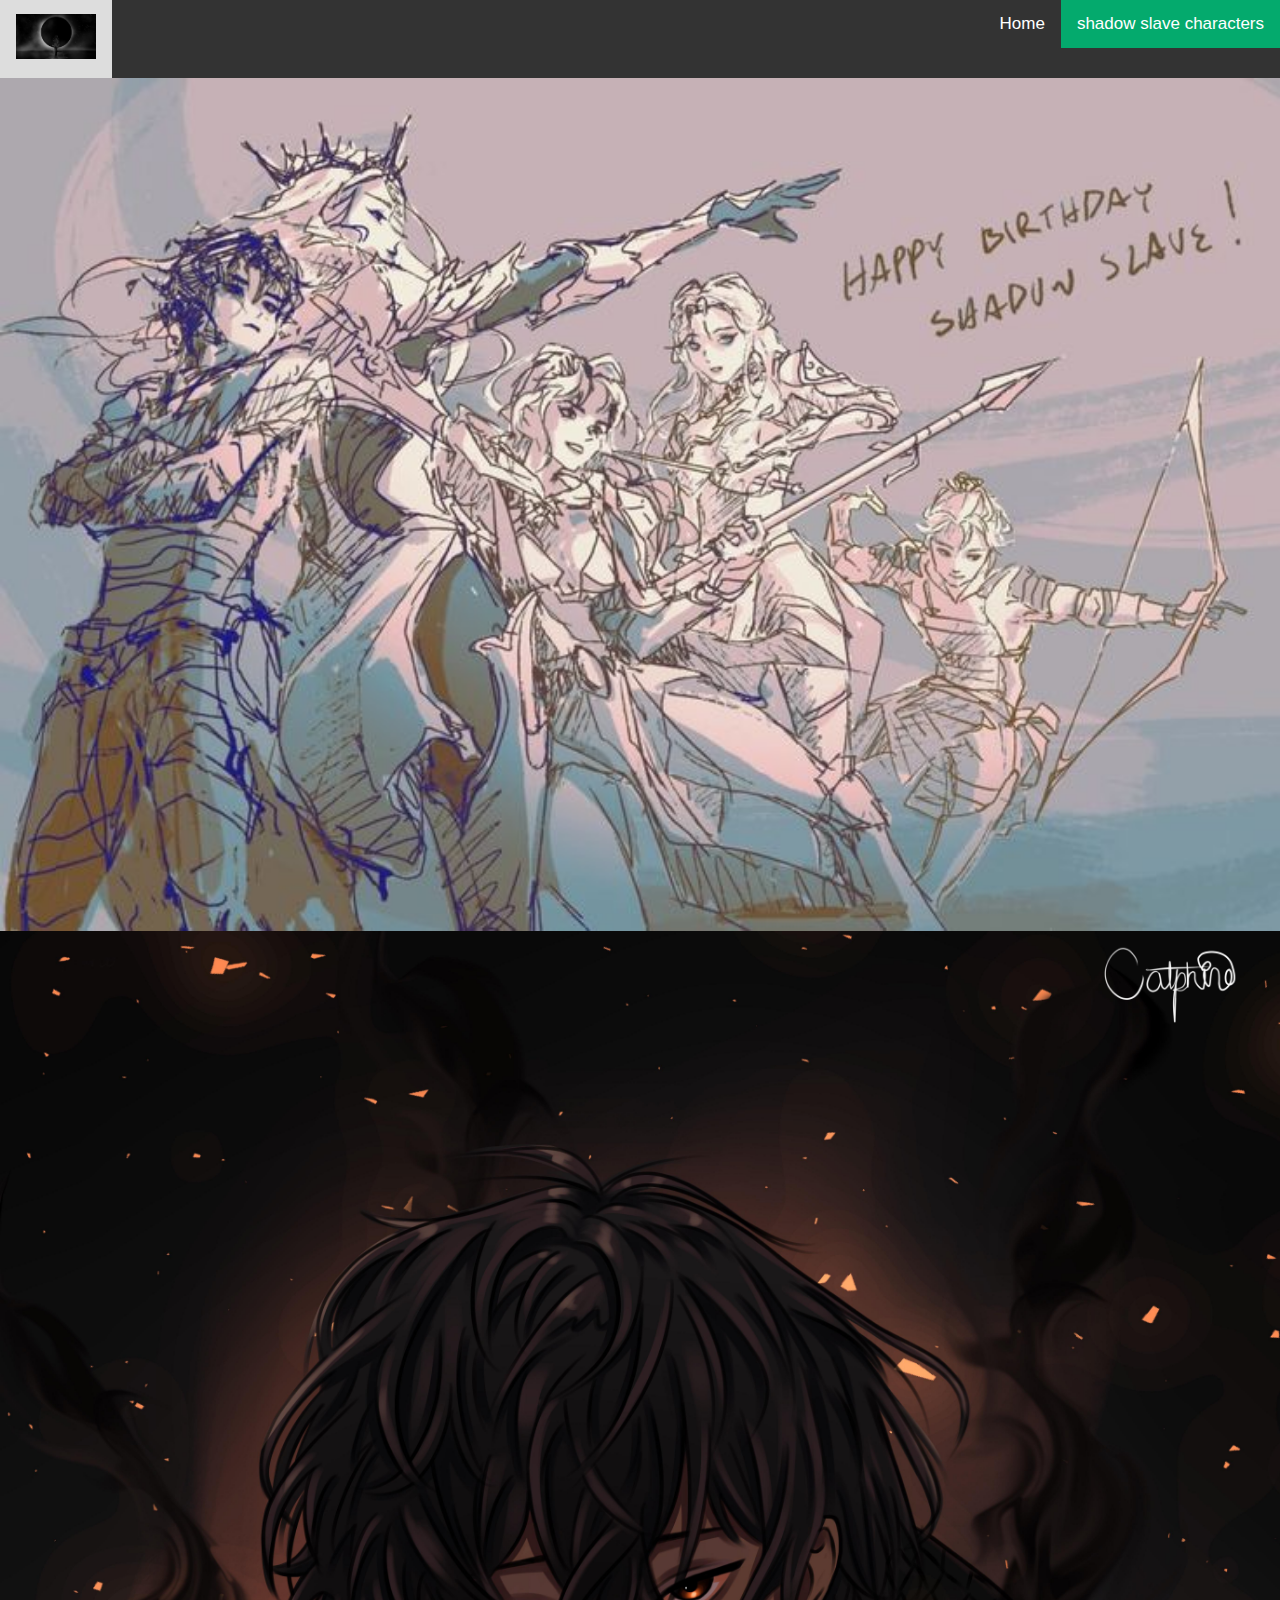
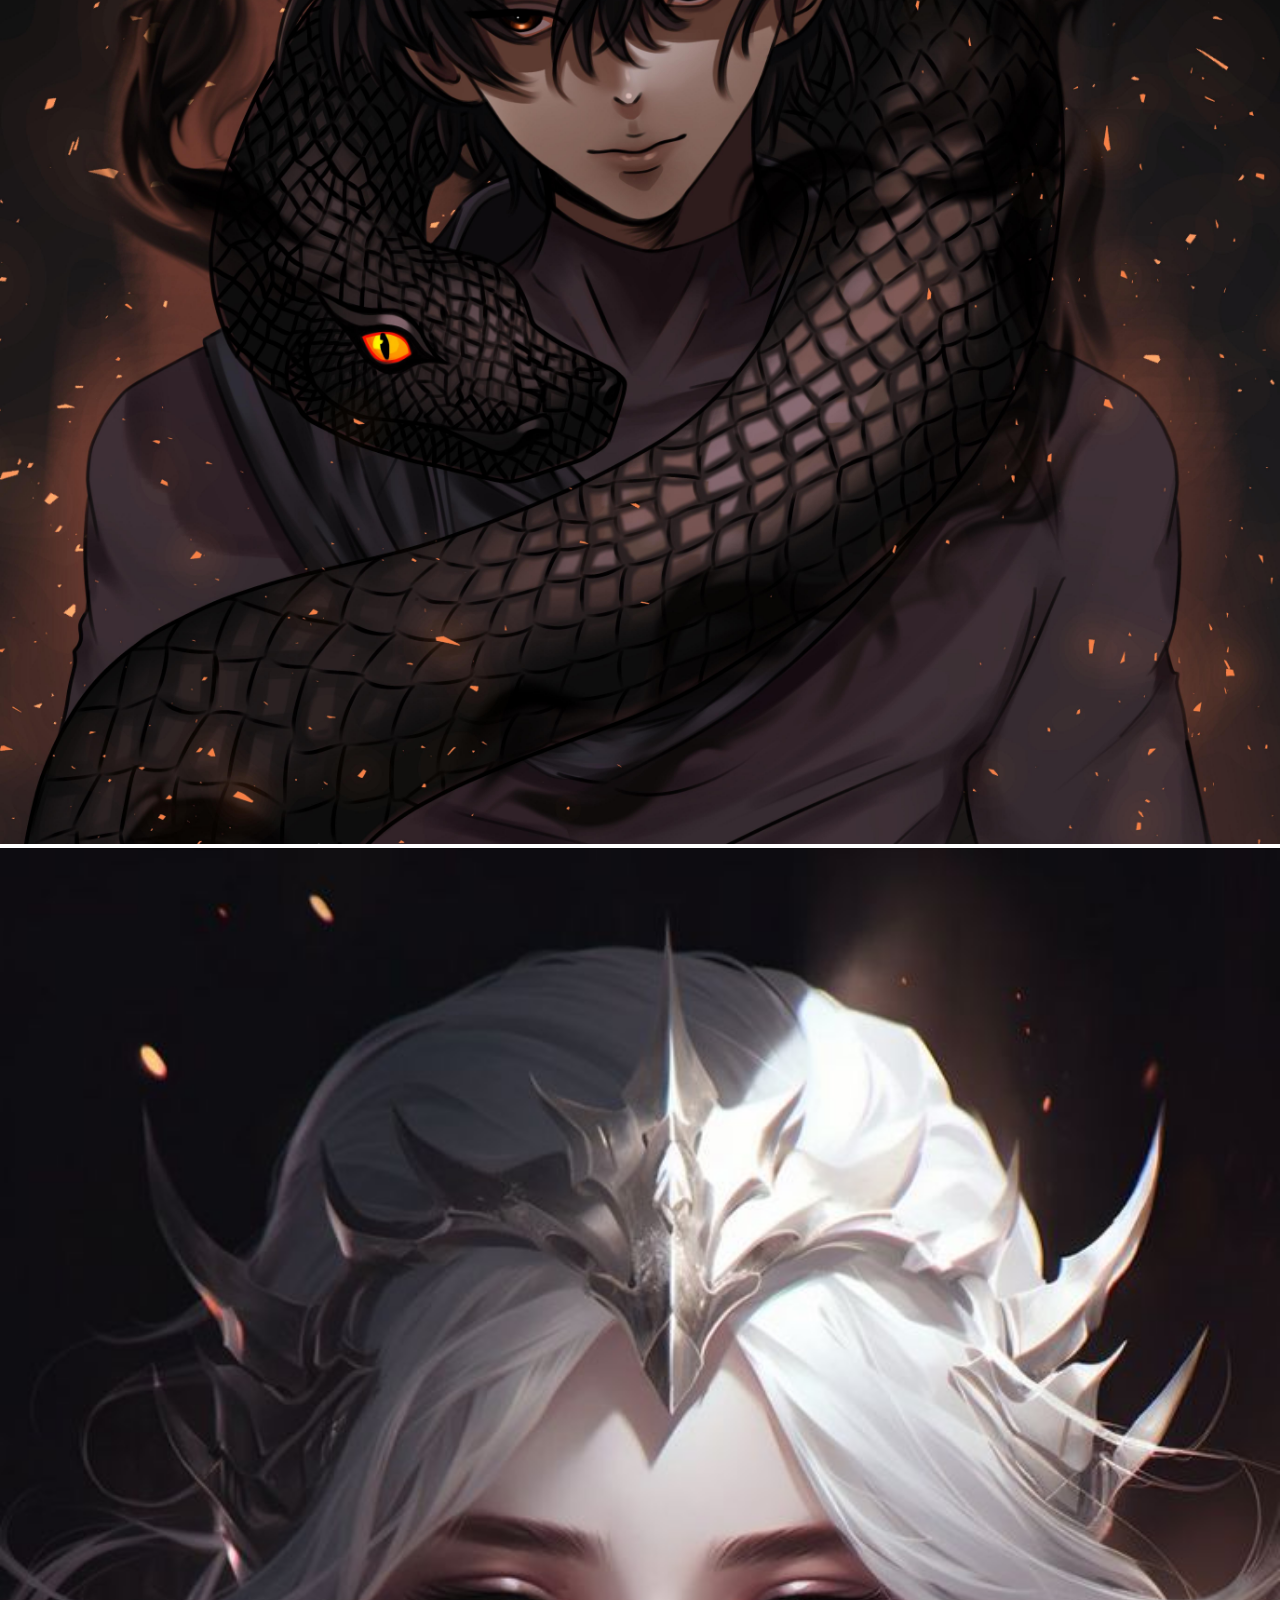
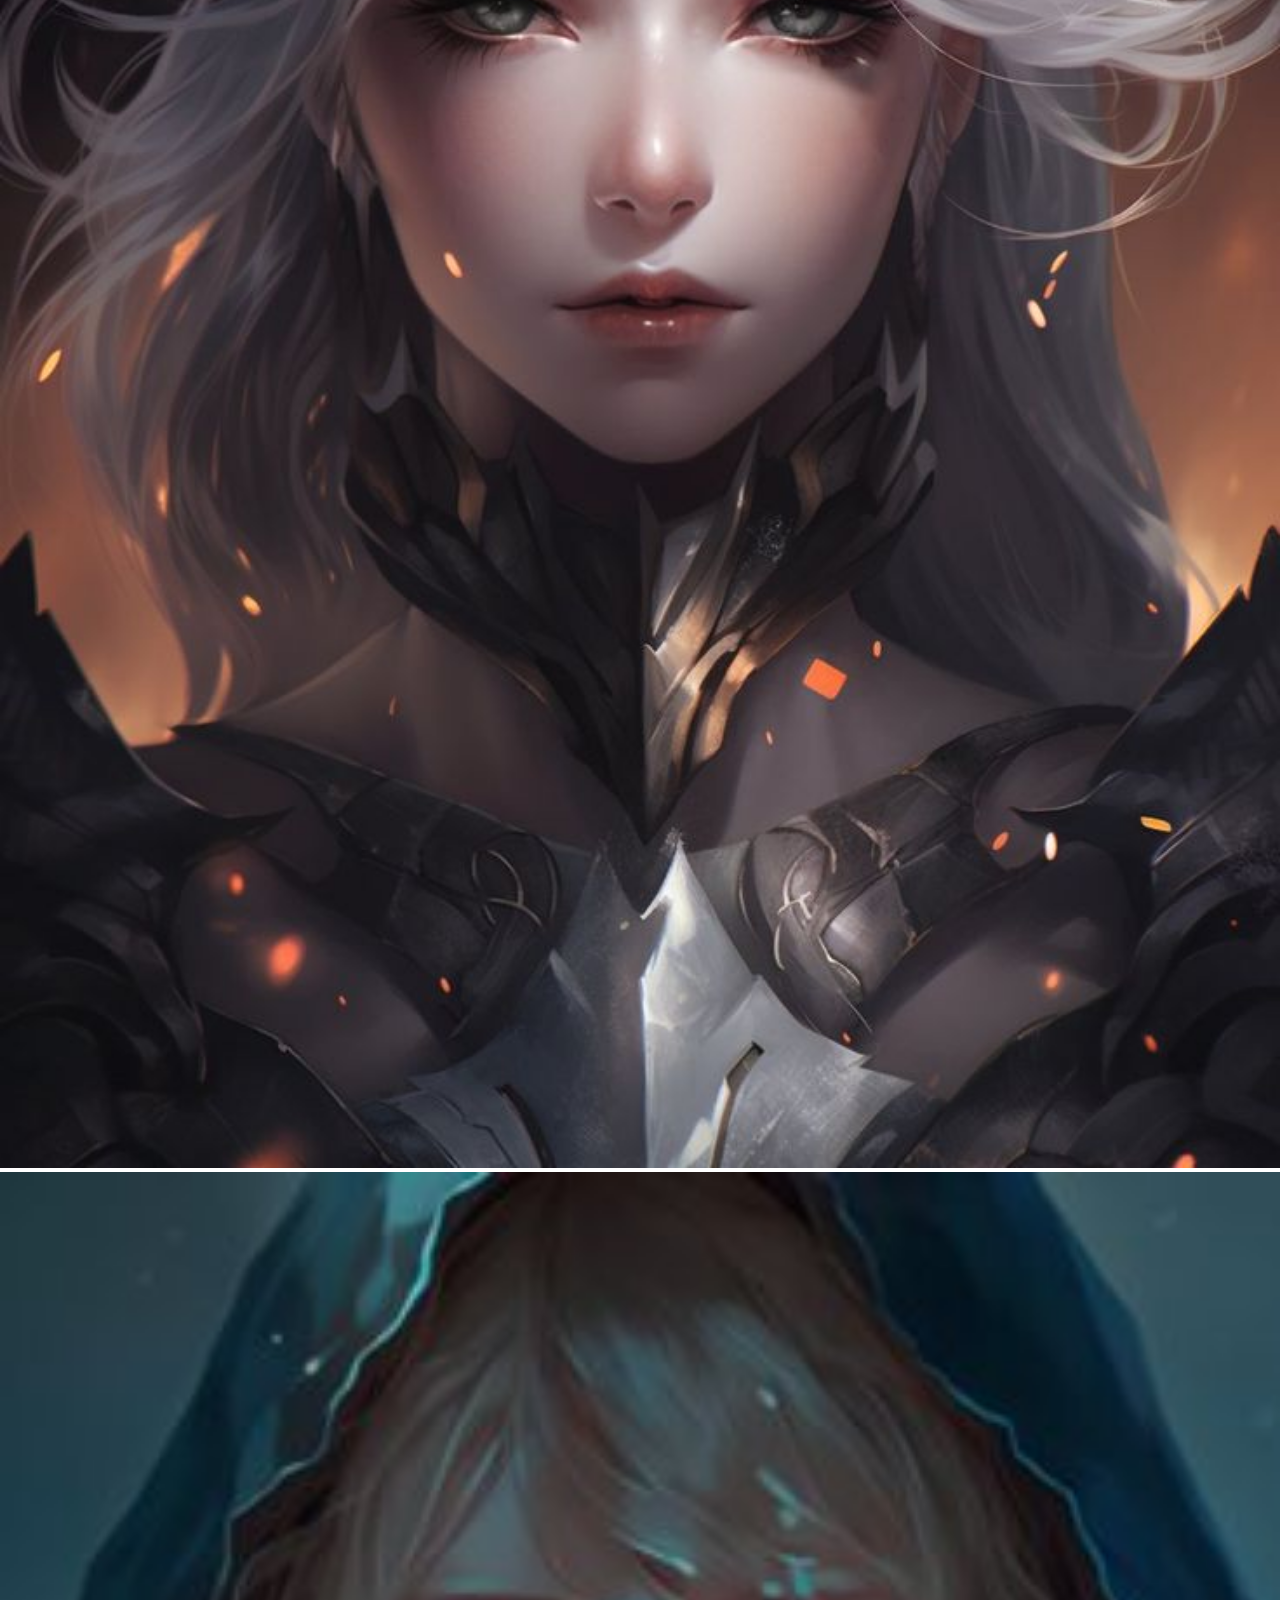
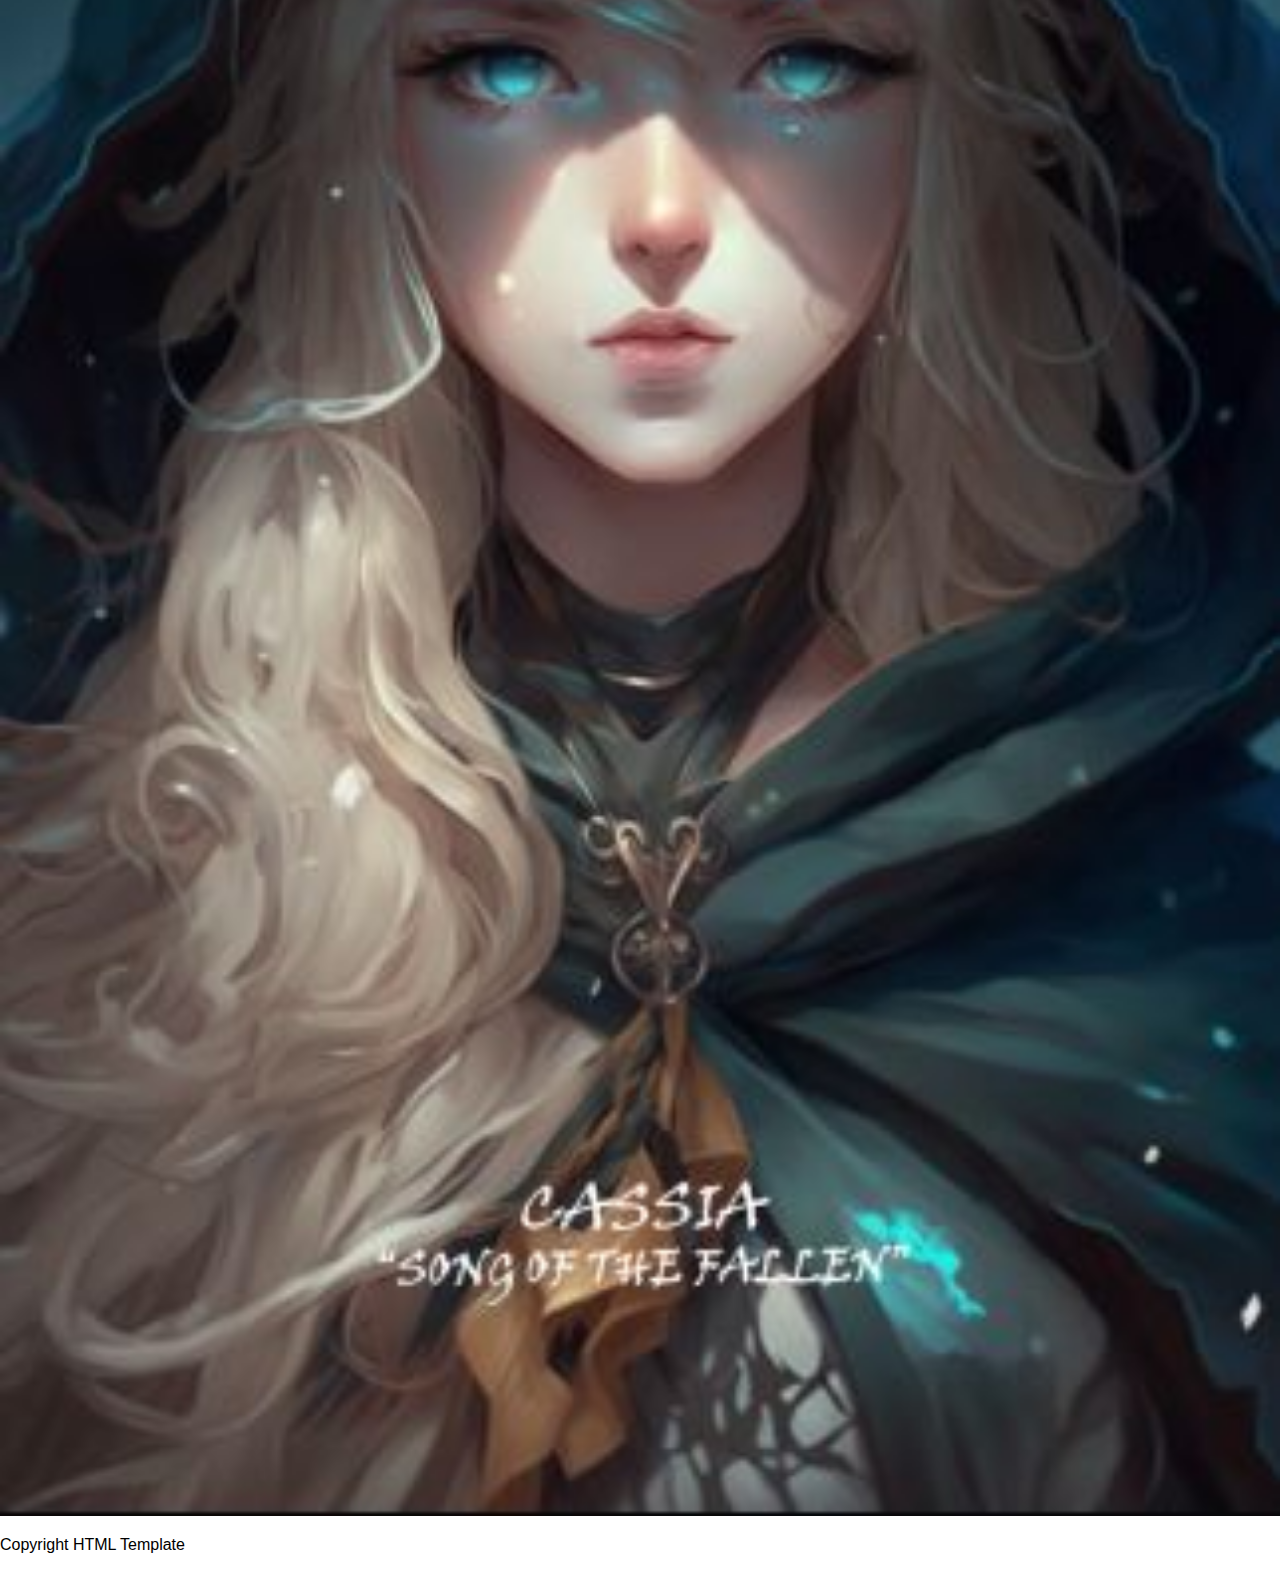
==== pages/about.html @ 91f92f4a "save" ====
<!DOCTYPE html><!--This is a comment-->
<html lang="en">
    <head>
        <meta charset="UTF-8"><!--Types of letters and symbols-->
        <meta http-equiv="X-UA-Compatible" content="IE=edge"> <!--browser compatibility-->
        <meta name="viewport" content="width-device-width, initial-scale-1.0"><!--initial size-->
        <meta name="keywords" content="HTML,CSS, Template, Bootstrap"><!-- keywords nb!-->
        <meta name="author" content="Andre van Heerden, 241155">

        <title>main cohort</title>

        <!--Bootstrap, Javascript, Google Fonts, CSS-->
        <link rel="stylesheet" href="../css/main.css">

    </head>
    <body>
       <nav> 
           <div class="topNav">

               <a href="../index.html"> <img src="../assets/images/Shadow core.jpg" width="80px"></a>
               <div class="topNavright">
                <a href="../index.html">Home</a>
                <a class="active" href="about.html">shadow slave characters</a>
               </div>
           </div>
       </nav>
       <header>

       </header>
       <section>
           <div class="container">
             <img src="../assets/images/about us top.jpg" width="100%" class="image 2">
             <div class="overlay">
                <p class="overlaytext">

                    main cohort
                    
                </p>
             </div>
            </div>
       </section>
       <section>
        <div class="container">
          <img src="../assets/images/sunless.jpg" width="100%">
          <div class="overlay">
             <p class="sunless">
                 Sunless (or Sunny), is the main character of Shadow Slave. Growing up in the outskirts and leading a life of deceit and focusing on his own survival,
                  he initially has a bleak outlook on life, even resigning himself to his fate when he was infected by the Nightmare Spell. But then, inside his First Nightmare,
                   he resolved to himself that he must survive, no matter what.
                 
             </p>

          </div>
         </div>
    </section>
    <section>
        <div class="container">
          <img src="../assets/images/Nephis -changing star-.jpg" width="100%">
          <div class="overlay">
             <p class="Nephis">
                Nephis is a descendant of the Immortal Flame Clan, and one of the important characters in Shadow Slave.

                She is the Star of Ruin, the last daughter of the Immortal Flame clan, and the inheritor of the fire.

          </div>
         </div>
    </section>    <section>
        <div class="container">
          <img src="../assets/images/_Song of the Fallen_.jpg" width="100%">
          <div class="overlay">
             <p class="Cassia">
                Cassia (or Cassie) is an important character in Shadow Slave. She had given up on her life and accepted death but she was saved by Nephis soon after she arrived in
                 the Forgotten Shore. Since then, she has managed to survive, get stronger, and eventually return back to Earth.
          </div>
         </div>
    </section>
        <footer>
            <p>Copyright HTML Template</p>
        </footer>

    </body>

</html>
---- css/main.css ----
body {
    margin: 0;
    font-family: Arial, Helvetica, sans-serif;
}

.topNav{
    overflow: hidden;
    background-color: #333;
}

.topNav a {
    float: left;
    color: white;
    text-align: center;
    padding: 14px 16px;
    text-decoration: none;
    font-size: 17px;
}

.topNavright {
    float: right;
}

.topNav a:hover {
    background-color: #ddd;
    color: black;
}

.topNav a.active {
    background-color: #04aa6d;
    color: #ffffff;
}

*{
    box-sizing: border-box;
}

body{
    font-family: Arial, Helvetica, sans-serif;
    margin: 0;
}

/*.flexcontainer{
       display: flex;
       height: 300px;
       justify-content: center;
       align-items: center;
       padding: 5em;
}*/

.flexcontainer{
    display: flex;
    flex-direction: row;
    font-size: 16px;
    text-align: center;
    justify-content: center;
    align-items: center;
    background-color: #222222;
}

.flexitem2{
    color: #ffffff;
    padding: 10px;
    flex: 50%;
}

.flexitem2 img{
    width: 100%;
}
.flexitem3{
    padding: 10px;
    flex: 50%;
}

.flexitem3 img{
    width: 100%;
    height: 50%;
    overflow: hidden;
}

@media(max-width :800px) {
    .flexcontainer{
        flex-direction: column;
        justify-content: center;
        align-items: center;
        padding: 10px;
    }
}

.container{
    position: relative;
    width: 100%;
}

.image{
    display: block;
    width: 100%;
    height: auto;
}

.overlay{
    position: absolute;
    top: 0;
    bottom: 0;
    left: 0;
    right: 0;
    height: 100%;
    width: 100%;
    opacity: 0;
    transition: .5s ease-in;
    background-color: rgb(180, 180, 175);
}

.container:hover .overlay{
    opacity: 0.5;
}

.overlaytext{
    color: black;
    font-size: 40px;
    position: absolute;
    top: 50%;
    left: 50%;
    transform: translate(-50%, -50%);
    -ms-transform: translate(-50%, -50%);
}

.image2{
        display: block;
        width: 40px;
        height: 40px;
}

.sunless{
    color: black;
    font-size: 40px;
    position: absolute;
    top: 50%;
    left: 50%;
    transform: translate(-50%, -50%);
    -ms-transform: translate(-50%, -50%);
}

.Nephis{
    color: black;
    font-size: 40px;
    position: absolute;
    top: 50%;
    left: 50%;
    transform: translate(-50%, -50%);
    -ms-transform: translate(-50%, -50%);
}

.Cassia{
    color: black;
    font-size: 40px;
    position: absolute;
    top: 50%;
    left: 50%;
    transform: translate(-50%, -50%);
    -ms-transform: translate(-50%, -50%);
}
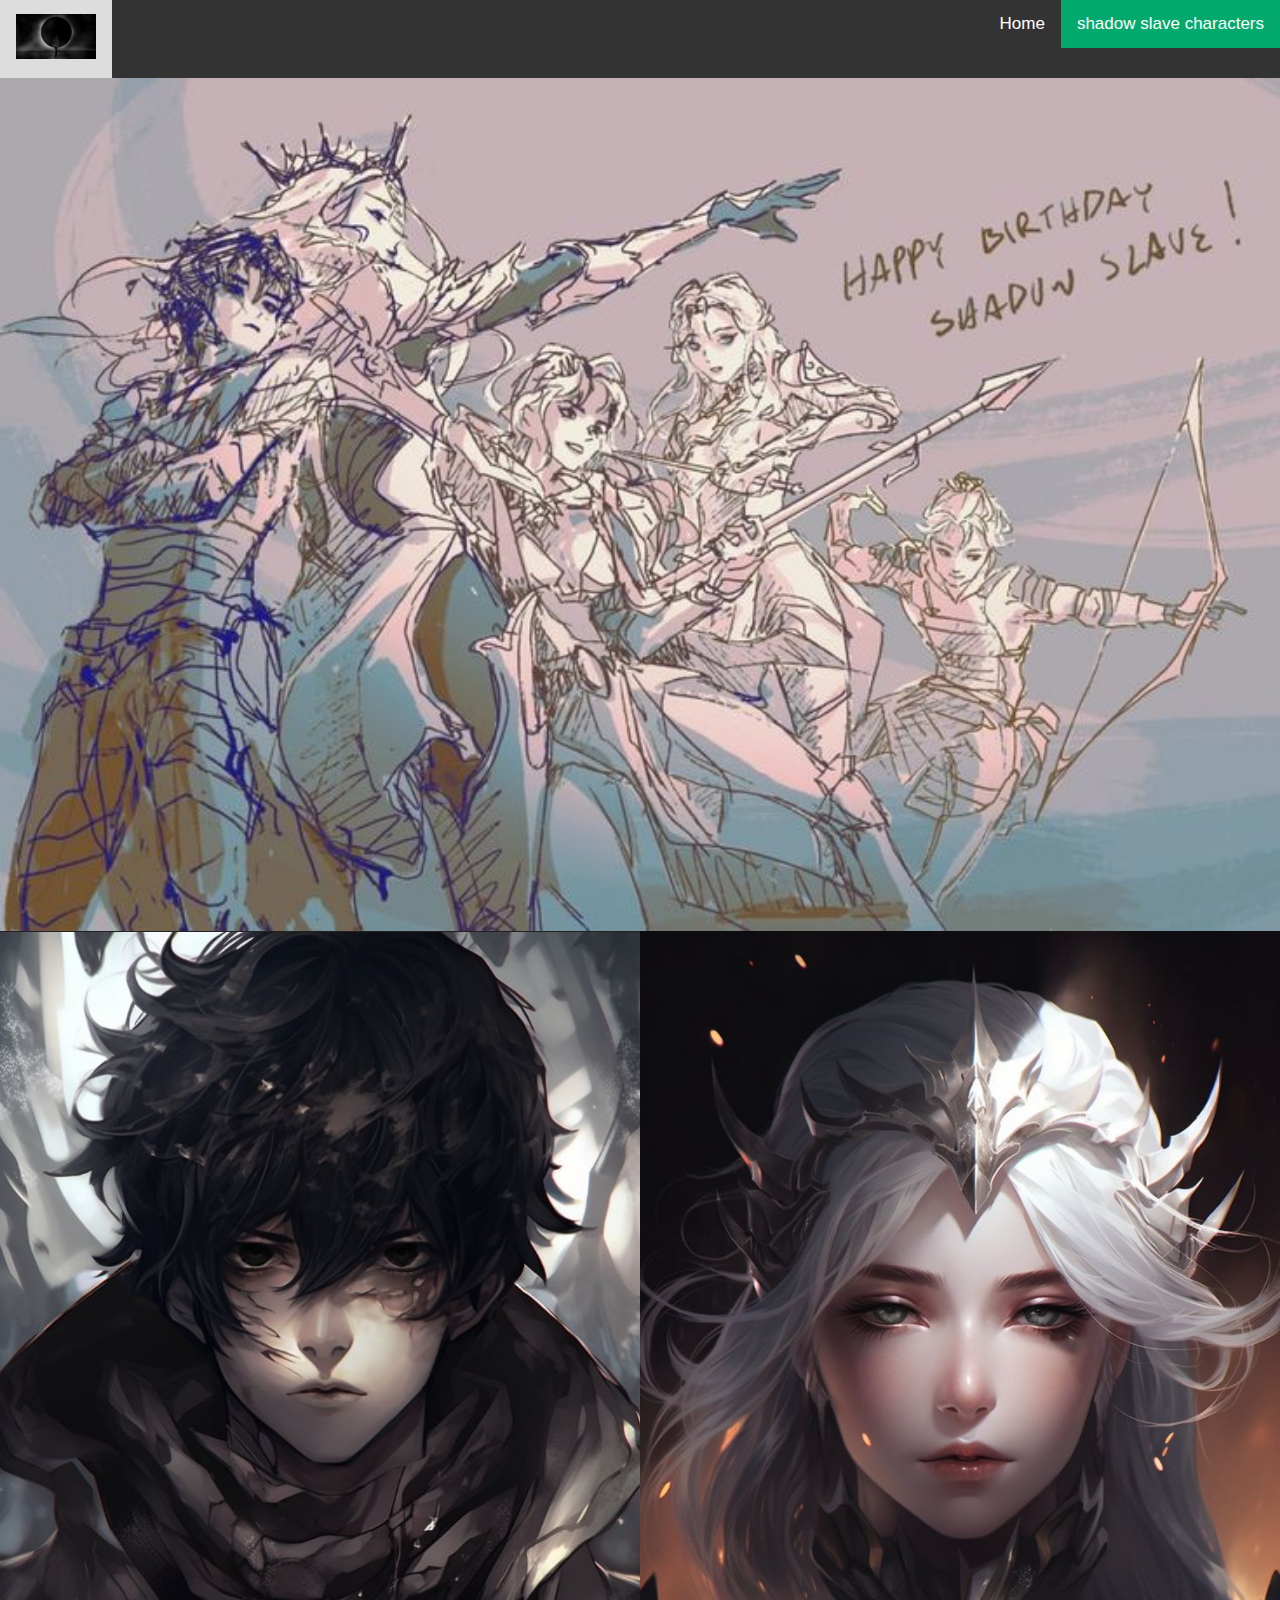
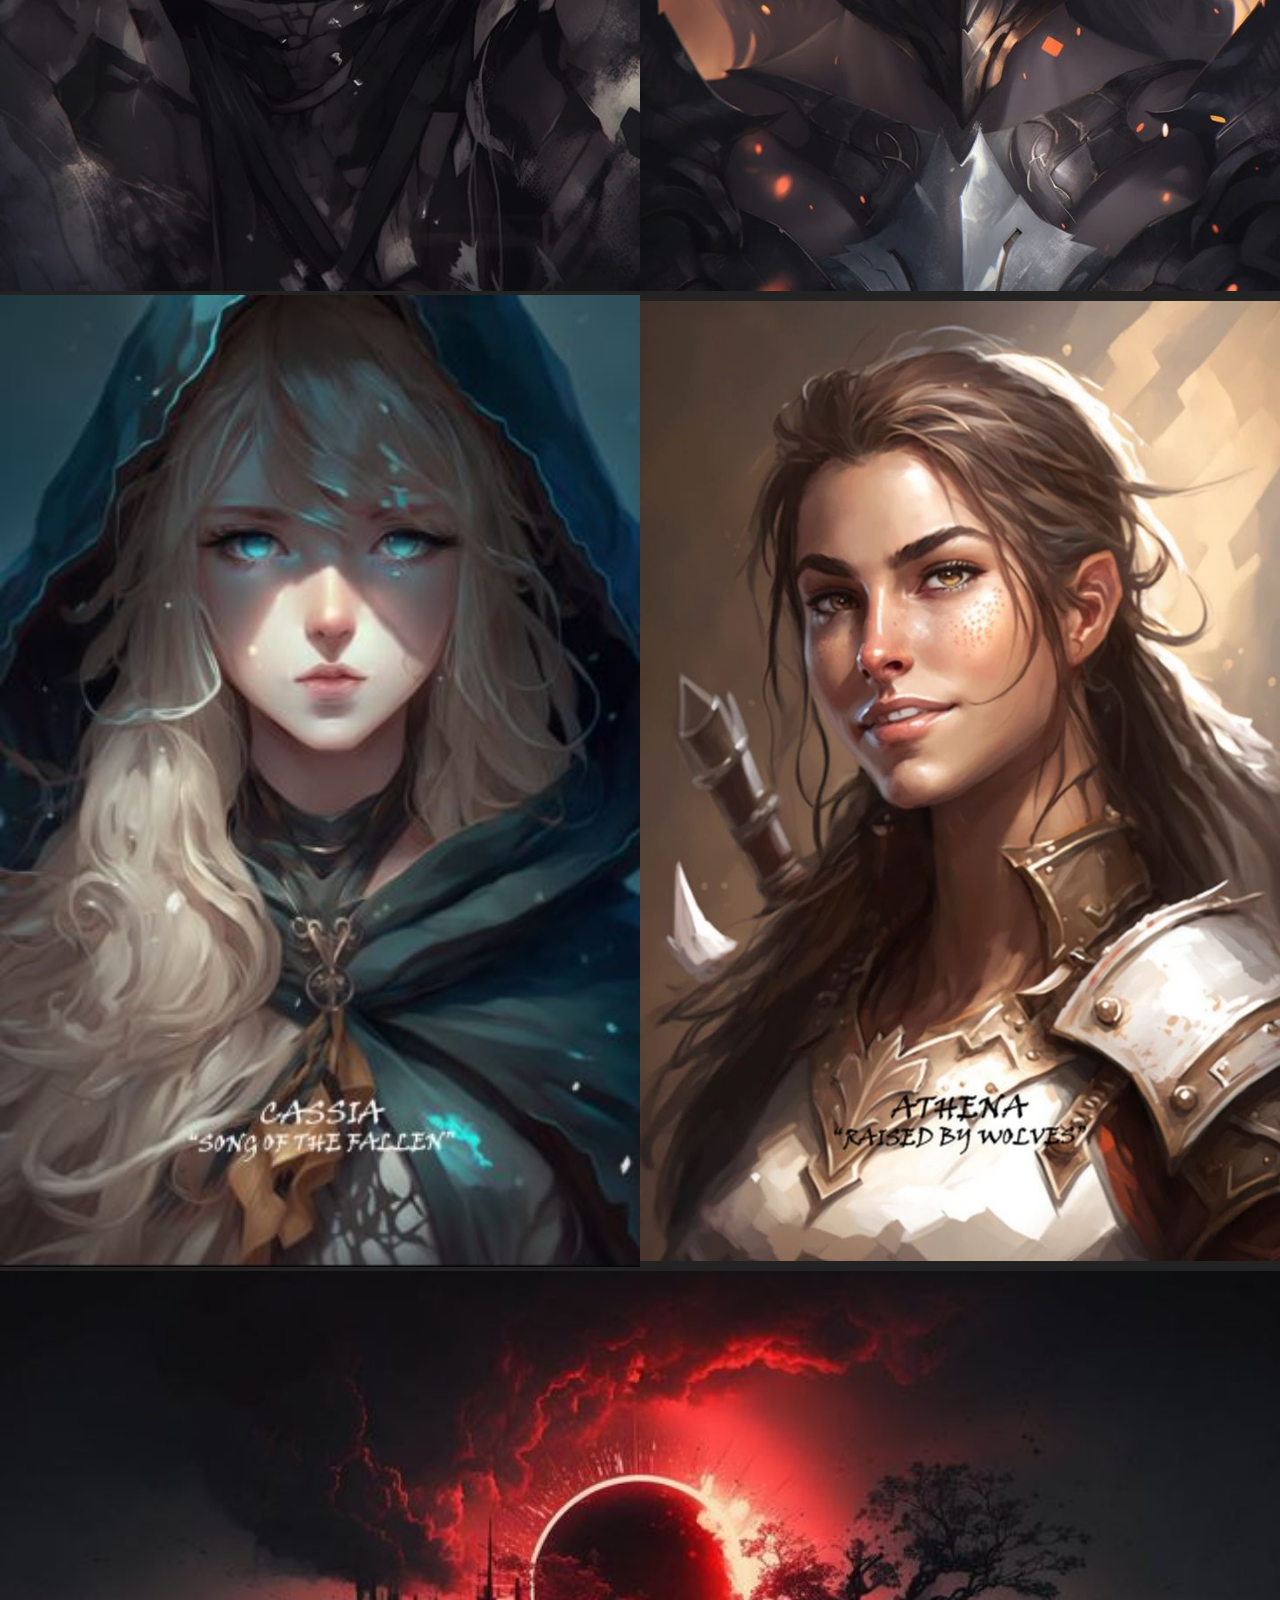
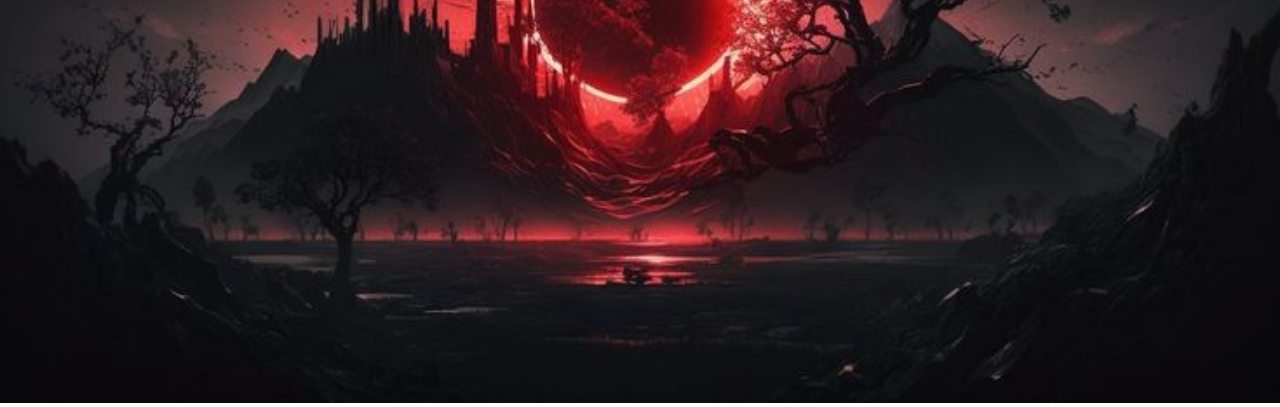
==== commit 8f37b32d: "fix" ====
--- a/pages/about.html
+++ b/pages/about.html
@@ -28,8 +28,8 @@
 
        </header>
        <section>
-           <div class="container">
-             <img src="../assets/images/about us top.jpg" width="100%" class="image 2">
+           <div class="container1">
+             <img src="../assets/images/about us top.jpg" width="40%" class="image 2">
              <div class="overlay">
                 <p class="overlaytext">
 
@@ -40,8 +40,9 @@
             </div>
        </section>
        <section>
+        <div class="flexcontainer">
         <div class="container">
-          <img src="../assets/images/sunless.jpg" width="100%">
+          <div class="flexcontainer4"> <img src="../assets/images/_Lost from Light_.jpg" width="100%"></div> 
           <div class="overlay">
              <p class="sunless">
                  Sunless (or Sunny), is the main character of Shadow Slave. Growing up in the outskirts and leading a life of deceit and focusing on his own survival,
@@ -52,10 +53,9 @@
 
           </div>
          </div>
-    </section>
-    <section>
+
         <div class="container">
-          <img src="../assets/images/Nephis -changing star-.jpg" width="100%">
+            <div class="flexcontainer4">  <img src="../assets/images/Nephis -changing star-.jpg" width="100%"></div>
           <div class="overlay">
              <p class="Nephis">
                 Nephis is a descendant of the Immortal Flame Clan, and one of the important characters in Shadow Slave.
@@ -64,18 +64,35 @@
 
           </div>
          </div>
-    </section>    <section>
+    </section>     
+
+    <section>
+        <div class="flexcontainer">
         <div class="container">
-          <img src="../assets/images/_Song of the Fallen_.jpg" width="100%">
+          <div class="flexcontainer5"> <img src="../assets/images/_Song of the Fallen_.jpg" width="100%"></div> 
           <div class="overlay">
              <p class="Cassia">
                 Cassia (or Cassie) is an important character in Shadow Slave. She had given up on her life and accepted death but she was saved by Nephis soon after she arrived in
                  the Forgotten Shore. Since then, she has managed to survive, get stronger, and eventually return back to Earth.
+             </p>
+
           </div>
          </div>
-    </section>
+
+        <div class="container">
+            <div class="flexcontainer5">  <img src="../assets/images/Athena.jpg" width="100%"></div>
+          <div class="overlay">
+             <p class="Athena">
+                Athena (aka Effie) is an experienced huntress in Dark City. She later joined Nephis' cohort. She is also one of the important characters in Shadow Slave.
+          </div>
+         </div>
+    </section>     
         <footer>
-            <p>Copyright HTML Template</p>
+            <div class="container2">
+                <img src="../assets/images/Aesthetic Art.jpg" width="100%" class="">
+                <div class="overlay">
+                <p class="overlaytext">
+                https://www.webnovel.com/book/shadow-slave_22196546206090805###</p>
         </footer>
 
     </body>
--- a/css/main.css
+++ b/css/main.css
@@ -87,9 +87,15 @@
     }
 }
 
+.container1{
+    position: relative;
+    width: 100%;
+}
+
+
 .container{
     position: relative;
-    width: 100%;
+    width: 50%;
 }
 
 .image{
@@ -109,6 +115,9 @@
     opacity: 0;
     transition: .5s ease-in;
     background-color: rgb(180, 180, 175);
+}
+.container1:hover .overlay{
+    opacity: 0.5;
 }
 
 .container:hover .overlay{
@@ -161,3 +170,30 @@
     -ms-transform: translate(-50%, -50%);
 }
 
+.flexitem4{
+    padding: 10px;
+    flex: 50%;
+}
+
+.flexitem5{
+    padding: 10px;
+    flex: 50%;
+}
+
+.Athena{
+    color: black;
+    font-size: 40px;
+    position: absolute;
+    top: 50%;
+    left: 50%;
+    transform: translate(-50%, -50%);
+    -ms-transform: translate(-50%, -50%);
+}
+
+.container2{
+    position: relative;
+    width: 100%;
+}
+.container2:hover .overlay{
+    opacity: 0.5;
+}